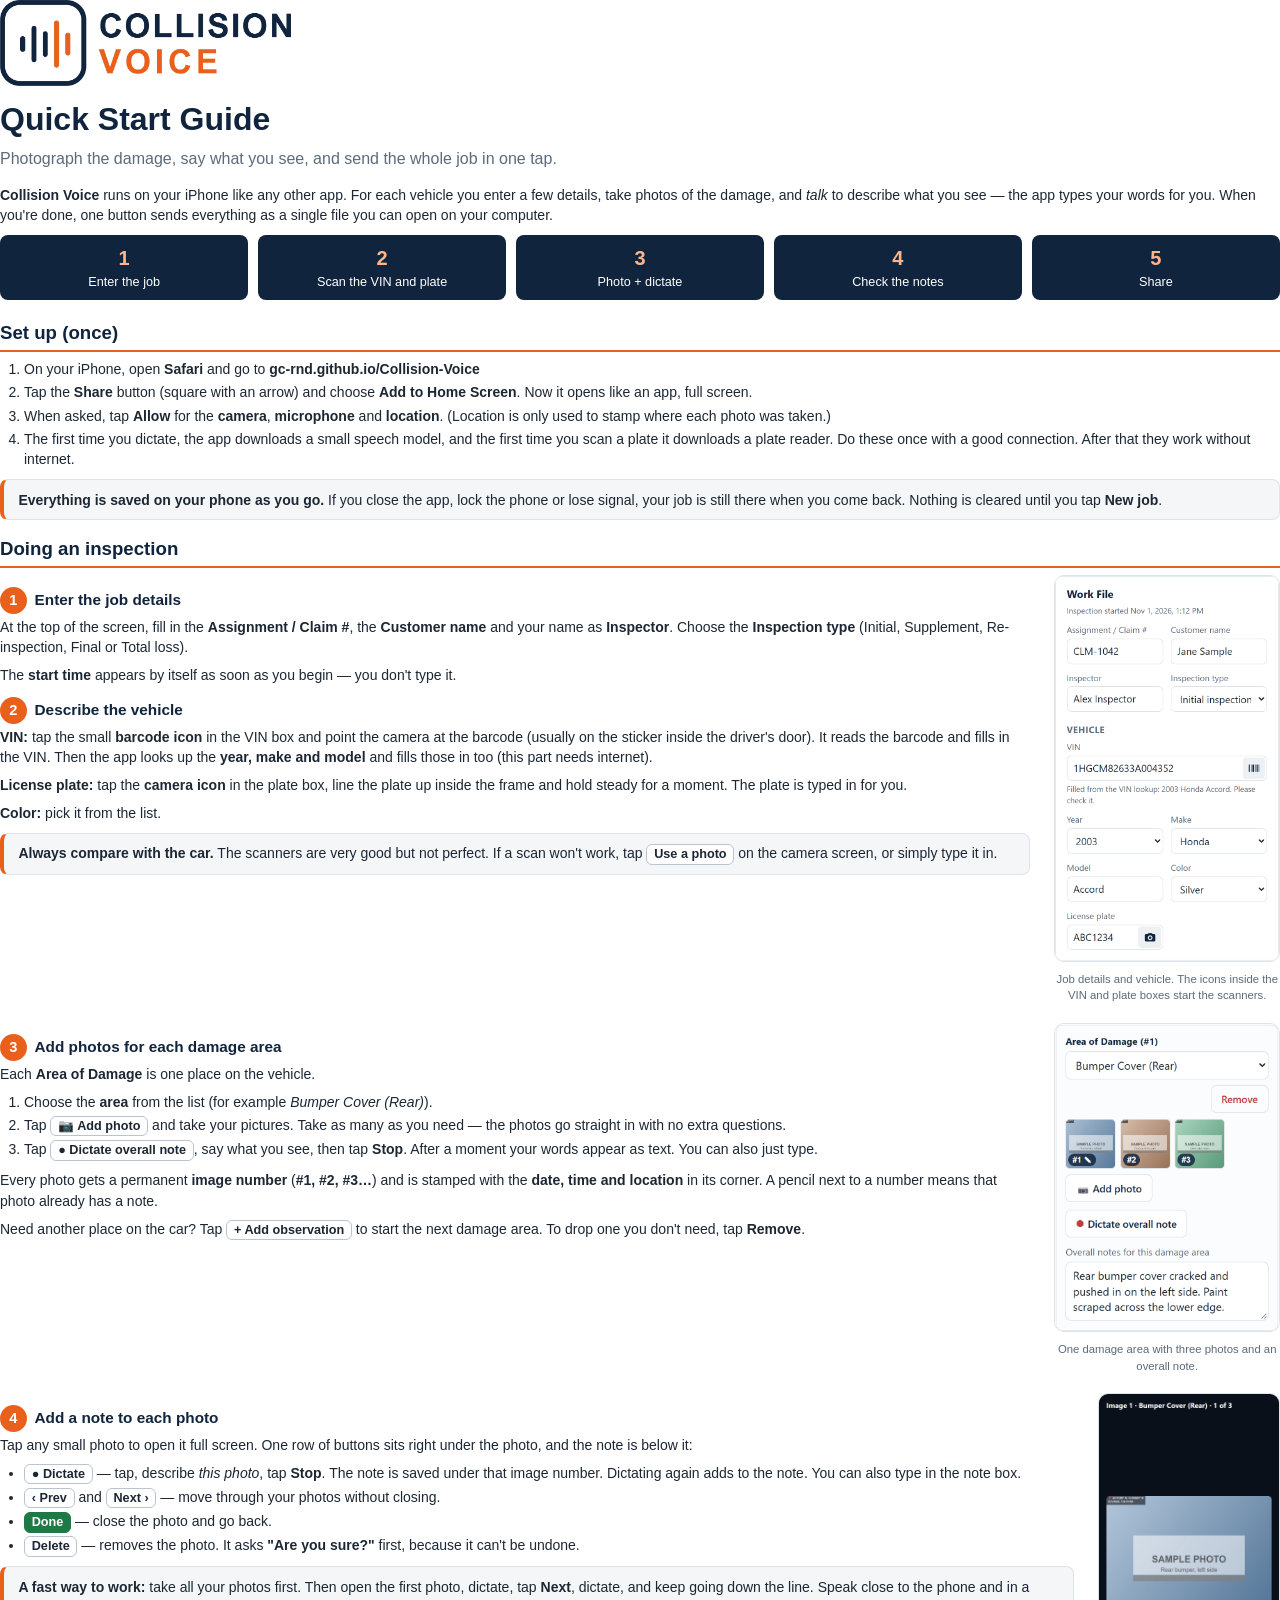
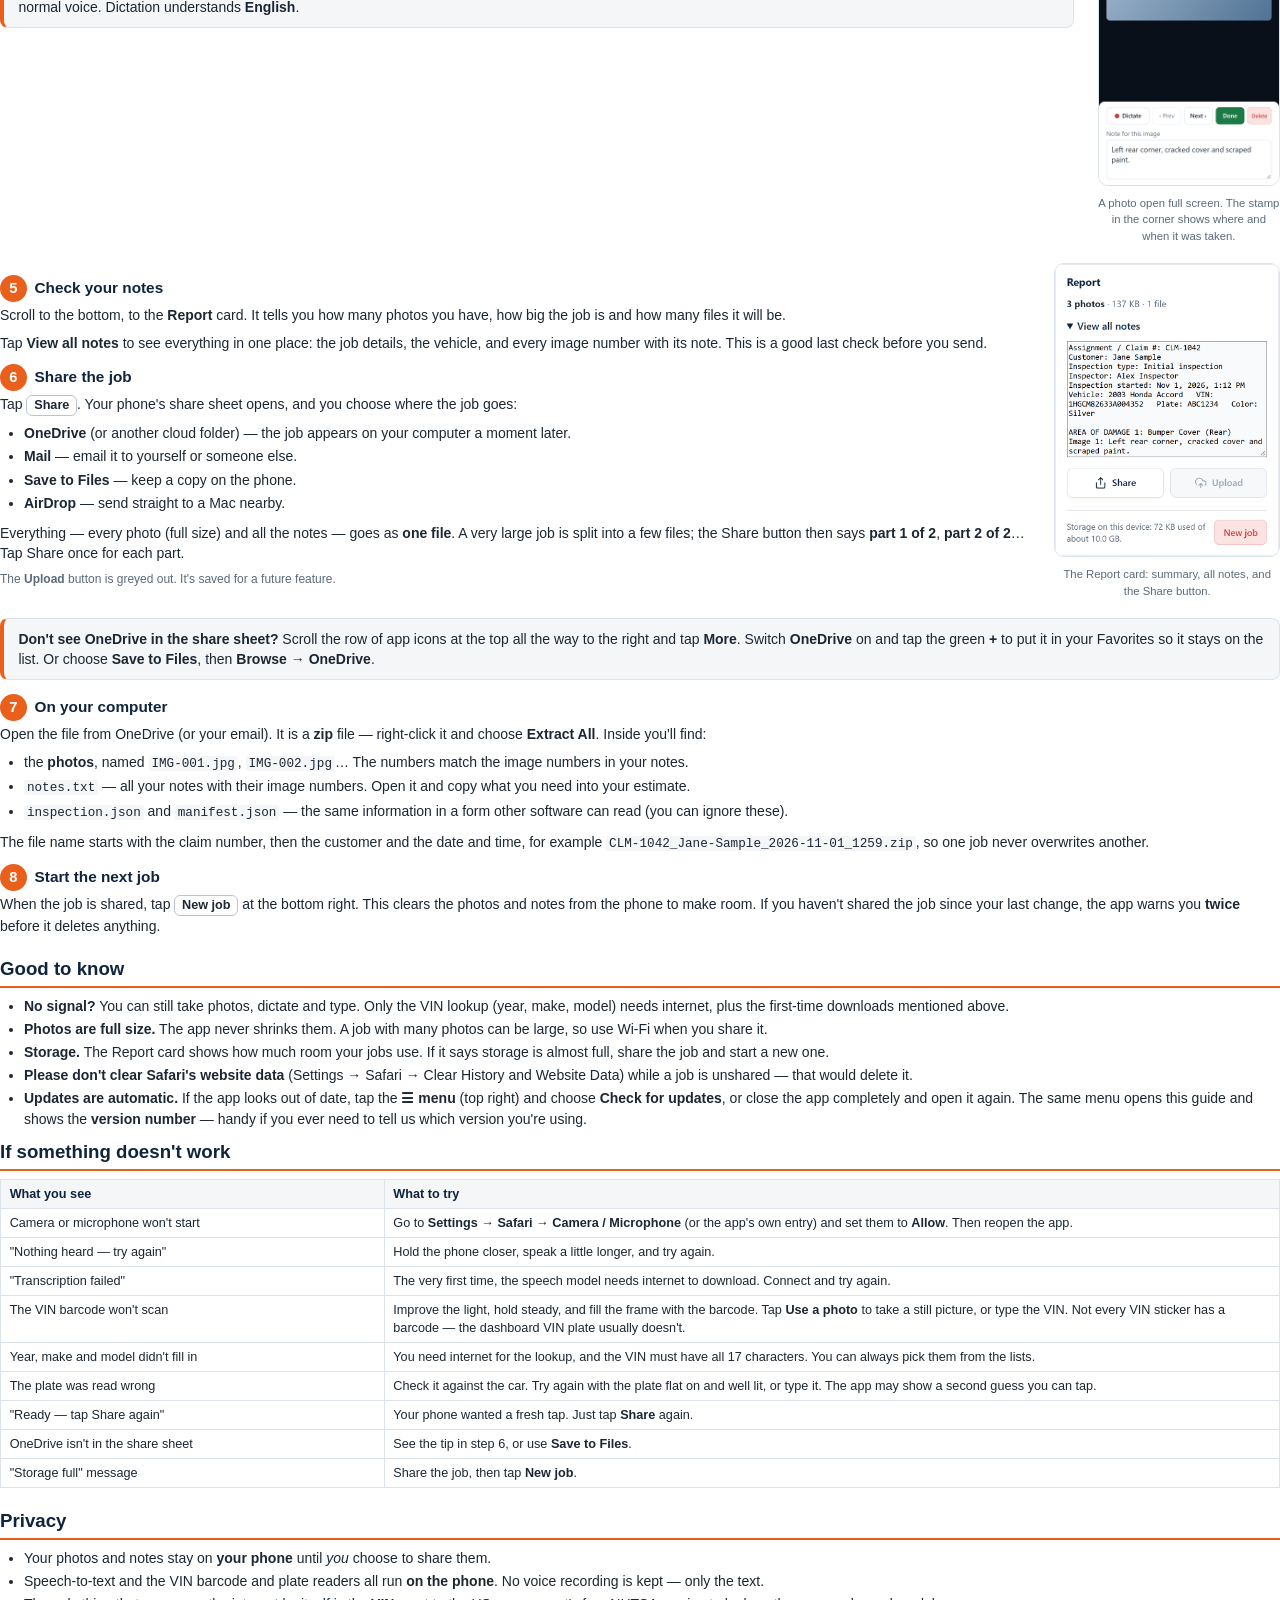
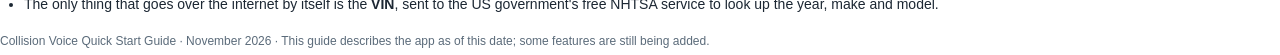
==== docs/user-guide.html @ 0803848a "Photo viewer redesign, remove Approved, menu with guide/version/update check, Quick Start Guide PDF " ====
<!doctype html>
<html lang="en">
<head>
<meta charset="UTF-8" />
<title>Collision Voice — Quick Start Guide</title>
<style>
  @page { size: Letter; margin: 0.6in 0.7in 0.7in; }
  :root { --navy: #10243e; --orange: #e8601c; --muted: #5b6b7a; --line: #dde3ea; --soft: #f4f6f8; }
  * { box-sizing: border-box; }
  body { font-family: "Segoe UI", -apple-system, Roboto, Arial, sans-serif; color: #1c2733; font-size: 10.5pt; line-height: 1.45; margin: 0; }
  h1 { font-size: 24pt; color: var(--navy); margin: 0.1in 0 0.05in; }
  h2 { font-size: 14pt; color: var(--navy); margin: 0 0 0.08in; padding-bottom: 0.04in; border-bottom: 2px solid var(--orange); break-after: avoid; }
  h3 { font-size: 11.5pt; color: var(--navy); margin: 0.12in 0 0.03in; break-after: avoid; }
  p { margin: 0 0 0.08in; }
  ul, ol { margin: 0.03in 0 0.1in; padding-left: 0.25in; }
  li { margin-bottom: 0.03in; }
  .cover { display: flex; align-items: center; gap: 0.25in; }
  .cover img { height: 0.9in; }
  .tagline { color: var(--muted); font-size: 12pt; margin: 0 0 0.15in; }
  .box { background: var(--soft); border: 1px solid var(--line); border-radius: 8px; padding: 0.1in 0.15in; margin: 0.1in 0 0.15in; }
  .box--tip { border-left: 4px solid var(--orange); }
  .box p:last-child, .box ul:last-child, .box ol:last-child { margin-bottom: 0; }
  .strip { display: flex; gap: 0.1in; margin: 0.1in 0 0.2in; }
  .strip div { flex: 1; background: var(--navy); color: #fff; border-radius: 8px; padding: 0.09in 0.1in; font-size: 9.5pt; text-align: center; }
  .strip b { display: block; font-size: 15pt; color: #ffb48a; }
  .step { display: flex; gap: 0.25in; align-items: flex-start; margin-bottom: 0.2in; break-inside: avoid; }
  .step__text { flex: 1; min-width: 0; }
  .step__img { width: 2.35in; flex: none; text-align: center; }
  .step__img--narrow { width: 1.9in; }
  .step__img img { width: 100%; border: 1px solid var(--line); border-radius: 10px; }
  .step__img figcaption { font-size: 8.5pt; color: var(--muted); margin-top: 0.04in; }
  figure { margin: 0; }
  .num { display: inline-block; width: 0.28in; height: 0.28in; line-height: 0.28in; text-align: center; border-radius: 50%; background: var(--orange); color: #fff; font-weight: 700; margin-right: 0.08in; font-size: 11pt; }
  .btn { display: inline-block; border: 1px solid #b8c4d0; border-radius: 6px; padding: 0 0.07in; background: #fff; font-weight: 600; font-size: 9.5pt; white-space: nowrap; }
  table { border-collapse: collapse; width: 100%; font-size: 9.5pt; }
  th, td { border: 1px solid var(--line); padding: 0.05in 0.09in; text-align: left; vertical-align: top; }
  th { background: var(--soft); color: var(--navy); }
  tr { break-inside: avoid; }
  .pagebreak { break-before: page; }
  .small { font-size: 9pt; color: var(--muted); }
  code { font-family: Consolas, monospace; font-size: 9.5pt; background: var(--soft); padding: 0 0.03in; border-radius: 3px; }
</style>
</head>
<body>

<div class="cover">
  <img src="../icons/Collision-Voice.png" alt="Collision Voice" />
</div>
<h1>Quick Start Guide</h1>
<p class="tagline">Photograph the damage, say what you see, and send the whole job in one tap.</p>

<p><b>Collision Voice</b> runs on your iPhone like any other app. For each vehicle you enter a few details, take photos of the damage, and <i>talk</i> to describe what you see — the app types your words for you. When you're done, one button sends everything as a single file you can open on your computer.</p>

<div class="strip">
  <div><b>1</b>Enter the job</div>
  <div><b>2</b>Scan the VIN and plate</div>
  <div><b>3</b>Photo + dictate</div>
  <div><b>4</b>Check the notes</div>
  <div><b>5</b>Share</div>
</div>

<h2>Set up (once)</h2>
<ol>
  <li>On your iPhone, open <b>Safari</b> and go to <b>gc-rnd.github.io/Collision-Voice</b></li>
  <li>Tap the <b>Share</b> button (square with an arrow) and choose <b>Add to Home Screen</b>. Now it opens like an app, full screen.</li>
  <li>When asked, tap <b>Allow</b> for the <b>camera</b>, <b>microphone</b> and <b>location</b>. (Location is only used to stamp where each photo was taken.)</li>
  <li>The first time you dictate, the app downloads a small speech model, and the first time you scan a plate it downloads a plate reader. Do these once with a good connection. After that they work without internet.</li>
</ol>
<div class="box box--tip"><p><b>Everything is saved on your phone as you go.</b> If you close the app, lock the phone or lose signal, your job is still there when you come back. Nothing is cleared until you tap <b>New job</b>.</p></div>

<h2 class="pagebreak">Doing an inspection</h2>

<div class="step">
  <div class="step__text">
    <h3><span class="num">1</span>Enter the job details</h3>
    <p>At the top of the screen, fill in the <b>Assignment / Claim #</b>, the <b>Customer name</b> and your name as <b>Inspector</b>. Choose the <b>Inspection type</b> (Initial, Supplement, Re-inspection, Final or Total loss).</p>
    <p>The <b>start time</b> appears by itself as soon as you begin — you don't type it.</p>

    <h3><span class="num">2</span>Describe the vehicle</h3>
    <p><b>VIN:</b> tap the small <b>barcode icon</b> in the VIN box and point the camera at the barcode (usually on the sticker inside the driver's door). It reads the barcode and fills in the VIN. Then the app looks up the <b>year, make and model</b> and fills those in too (this part needs internet).</p>
    <p><b>License plate:</b> tap the <b>camera icon</b> in the plate box, line the plate up inside the frame and hold steady for a moment. The plate is typed in for you.</p>
    <p><b>Color:</b> pick it from the list.</p>
    <div class="box box--tip"><p><b>Always compare with the car.</b> The scanners are very good but not perfect. If a scan won't work, tap <span class="btn">Use a photo</span> on the camera screen, or simply type it in.</p></div>
  </div>
  <figure class="step__img">
    <img src="guide-img/01-job-and-vehicle.png" alt="Job details and vehicle fields" />
    <figcaption>Job details and vehicle. The icons inside the VIN and plate boxes start the scanners.</figcaption>
  </figure>
</div>

<div class="step">
  <div class="step__text">
    <h3><span class="num">3</span>Add photos for each damage area</h3>
    <p>Each <b>Area of Damage</b> is one place on the vehicle.</p>
    <ol>
      <li>Choose the <b>area</b> from the list (for example <i>Bumper Cover (Rear)</i>).</li>
      <li>Tap <span class="btn">📷 Add photo</span> and take your pictures. Take as many as you need — the photos go straight in with no extra questions.</li>
      <li>Tap <span class="btn">● Dictate overall note</span>, say what you see, then tap <b>Stop</b>. After a moment your words appear as text. You can also just type.</li>
    </ol>
    <p>Every photo gets a permanent <b>image number</b> (<b>#1, #2, #3…</b>) and is stamped with the <b>date, time and location</b> in its corner. A pencil next to a number means that photo already has a note.</p>
    <p>Need another place on the car? Tap <span class="btn">+ Add observation</span> to start the next damage area. To drop one you don't need, tap <b>Remove</b>.</p>
  </div>
  <figure class="step__img">
    <img src="guide-img/02-observation.png" alt="A damage area with three photos" />
    <figcaption>One damage area with three photos and an overall note.</figcaption>
  </figure>
</div>

<div class="step">
  <div class="step__text">
    <h3><span class="num">4</span>Add a note to each photo</h3>
    <p>Tap any small photo to open it full screen. One row of buttons sits right under the photo, and the note is below it:</p>
    <ul>
      <li><span class="btn">● Dictate</span> — tap, describe <i>this photo</i>, tap <b>Stop</b>. The note is saved under that image number. Dictating again adds to the note. You can also type in the note box.</li>
      <li><span class="btn">‹ Prev</span> and <span class="btn">Next ›</span> — move through your photos without closing.</li>
      <li><span class="btn" style="background:#1d7a46;color:#fff;border-color:#1d7a46">Done</span> — close the photo and go back.</li>
      <li><span class="btn">Delete</span> — removes the photo. It asks <b>"Are you sure?"</b> first, because it can't be undone.</li>
    </ul>
    <div class="box box--tip"><p><b>A fast way to work:</b> take all your photos first. Then open the first photo, dictate, tap <b>Next</b>, dictate, and keep going down the line. Speak close to the phone and in a normal voice. Dictation understands <b>English</b>.</p></div>
  </div>
  <figure class="step__img step__img--narrow">
    <img src="guide-img/03-photo-viewer.png" alt="A photo open full screen with its note" />
    <figcaption>A photo open full screen. The stamp in the corner shows where and when it was taken.</figcaption>
  </figure>
</div>

<div class="step">
  <div class="step__text">
    <h3><span class="num">5</span>Check your notes</h3>
    <p>Scroll to the bottom, to the <b>Report</b> card. It tells you how many photos you have, how big the job is and how many files it will be.</p>
    <p>Tap <b>View all notes</b> to see everything in one place: the job details, the vehicle, and every image number with its note. This is a good last check before you send.</p>

    <h3><span class="num">6</span>Share the job</h3>
    <p>Tap <span class="btn">Share</span>. Your phone's share sheet opens, and you choose where the job goes:</p>
    <ul>
      <li><b>OneDrive</b> (or another cloud folder) — the job appears on your computer a moment later.</li>
      <li><b>Mail</b> — email it to yourself or someone else.</li>
      <li><b>Save to Files</b> — keep a copy on the phone.</li>
      <li><b>AirDrop</b> — send straight to a Mac nearby.</li>
    </ul>
    <p>Everything — every photo (full size) and all the notes — goes as <b>one file</b>. A very large job is split into a few files; the Share button then says <b>part 1 of 2</b>, <b>part 2 of 2</b>… Tap Share once for each part.</p>
    <p class="small">The <b>Upload</b> button is greyed out. It's saved for a future feature.</p>
  </div>
  <figure class="step__img">
    <img src="guide-img/05-report-notes.png" alt="The Report card with all notes shown" />
    <figcaption>The Report card: summary, all notes, and the Share button.</figcaption>
  </figure>
</div>

<div class="box box--tip">
  <p><b>Don't see OneDrive in the share sheet?</b> Scroll the row of app icons at the top all the way to the right and tap <b>More</b>. Switch <b>OneDrive</b> on and tap the green <b>+</b> to put it in your Favorites so it stays on the list. Or choose <b>Save to Files</b>, then <b>Browse → OneDrive</b>.</p>
</div>

<h3><span class="num">7</span>On your computer</h3>
<p>Open the file from OneDrive (or your email). It is a <b>zip</b> file — right-click it and choose <b>Extract All</b>. Inside you'll find:</p>
<ul>
  <li>the <b>photos</b>, named <code>IMG-001.jpg</code>, <code>IMG-002.jpg</code>… The numbers match the image numbers in your notes.</li>
  <li><code>notes.txt</code> — all your notes with their image numbers. Open it and copy what you need into your estimate.</li>
  <li><code>inspection.json</code> and <code>manifest.json</code> — the same information in a form other software can read (you can ignore these).</li>
</ul>
<p>The file name starts with the claim number, then the customer and the date and time, for example <code>CLM-1042_Jane-Sample_2026-11-01_1259.zip</code>, so one job never overwrites another.</p>

<h3><span class="num">8</span>Start the next job</h3>
<p>When the job is shared, tap <span class="btn">New job</span> at the bottom right. This clears the photos and notes from the phone to make room. If you haven't shared the job since your last change, the app warns you <b>twice</b> before it deletes anything.</p>

<h2 style="margin-top:0.2in">Good to know</h2>
<ul>
  <li><b>No signal?</b> You can still take photos, dictate and type. Only the VIN lookup (year, make, model) needs internet, plus the first-time downloads mentioned above.</li>
  <li><b>Photos are full size.</b> The app never shrinks them. A job with many photos can be large, so use Wi-Fi when you share it.</li>
  <li><b>Storage.</b> The Report card shows how much room your jobs use. If it says storage is almost full, share the job and start a new one.</li>
  <li><b>Please don't clear Safari's website data</b> (Settings → Safari → Clear History and Website Data) while a job is unshared — that would delete it.</li>
  <li><b>Updates are automatic.</b> If the app looks out of date, tap the <b>☰ menu</b> (top right) and choose <b>Check for updates</b>, or close the app completely and open it again. The same menu opens this guide and shows the <b>version number</b> — handy if you ever need to tell us which version you're using.</li>
</ul>

<h2>If something doesn't work</h2>
<table>
  <tr><th style="width:30%">What you see</th><th>What to try</th></tr>
  <tr><td>Camera or microphone won't start</td><td>Go to <b>Settings → Safari → Camera / Microphone</b> (or the app's own entry) and set them to <b>Allow</b>. Then reopen the app.</td></tr>
  <tr><td>"Nothing heard — try again"</td><td>Hold the phone closer, speak a little longer, and try again.</td></tr>
  <tr><td>"Transcription failed"</td><td>The very first time, the speech model needs internet to download. Connect and try again.</td></tr>
  <tr><td>The VIN barcode won't scan</td><td>Improve the light, hold steady, and fill the frame with the barcode. Tap <b>Use a photo</b> to take a still picture, or type the VIN. Not every VIN sticker has a barcode — the dashboard VIN plate usually doesn't.</td></tr>
  <tr><td>Year, make and model didn't fill in</td><td>You need internet for the lookup, and the VIN must have all 17 characters. You can always pick them from the lists.</td></tr>
  <tr><td>The plate was read wrong</td><td>Check it against the car. Try again with the plate flat on and well lit, or type it. The app may show a second guess you can tap.</td></tr>
  <tr><td>"Ready — tap Share again"</td><td>Your phone wanted a fresh tap. Just tap <b>Share</b> again.</td></tr>
  <tr><td>OneDrive isn't in the share sheet</td><td>See the tip in step 6, or use <b>Save to Files</b>.</td></tr>
  <tr><td>"Storage full" message</td><td>Share the job, then tap <b>New job</b>.</td></tr>
</table>

<h2 style="margin-top:0.2in">Privacy</h2>
<ul>
  <li>Your photos and notes stay on <b>your phone</b> until <i>you</i> choose to share them.</li>
  <li>Speech-to-text and the VIN barcode and plate readers all run <b>on the phone</b>. No voice recording is kept — only the text.</li>
  <li>The only thing that goes over the internet by itself is the <b>VIN</b>, sent to the US government's free NHTSA service to look up the year, make and model.</li>
</ul>

<p class="small" style="margin-top:0.2in">Collision Voice Quick Start Guide · November 2026 · This guide describes the app as of this date; some features are still being added.</p>

</body>
</html>
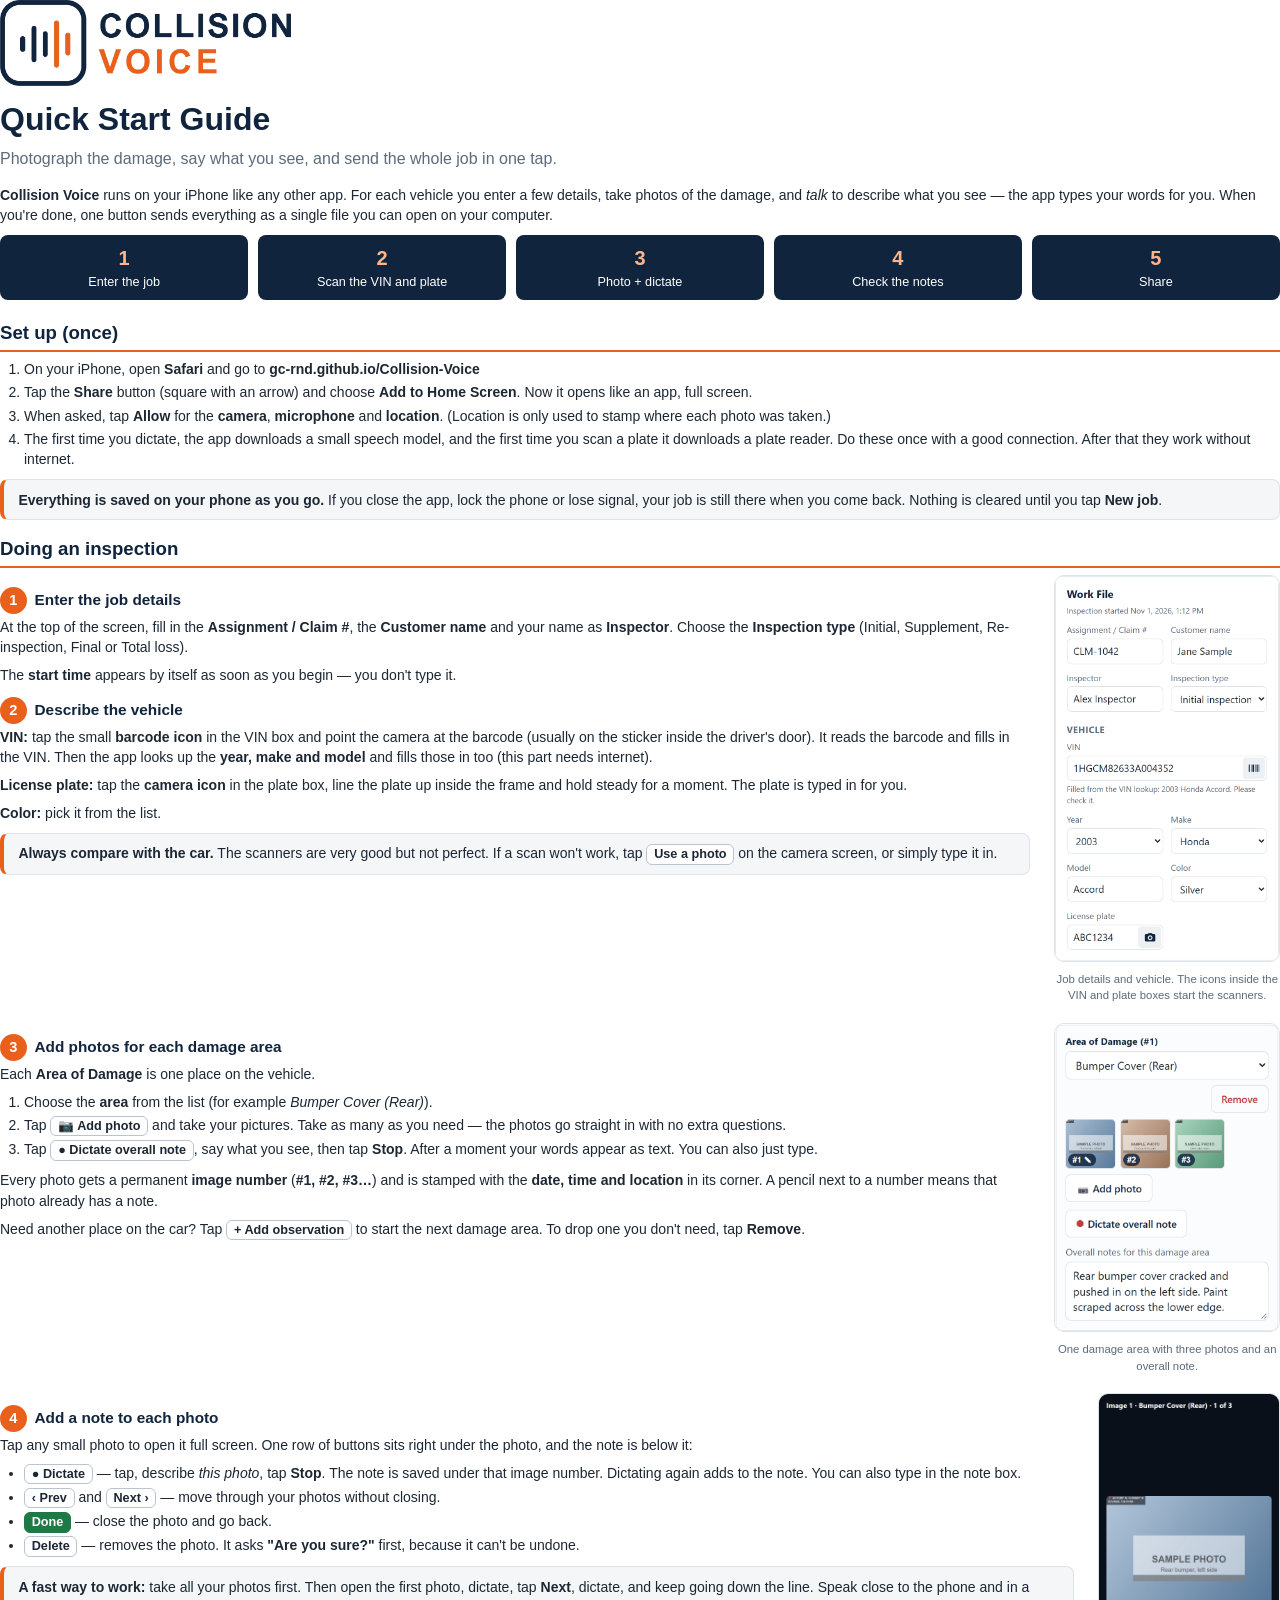
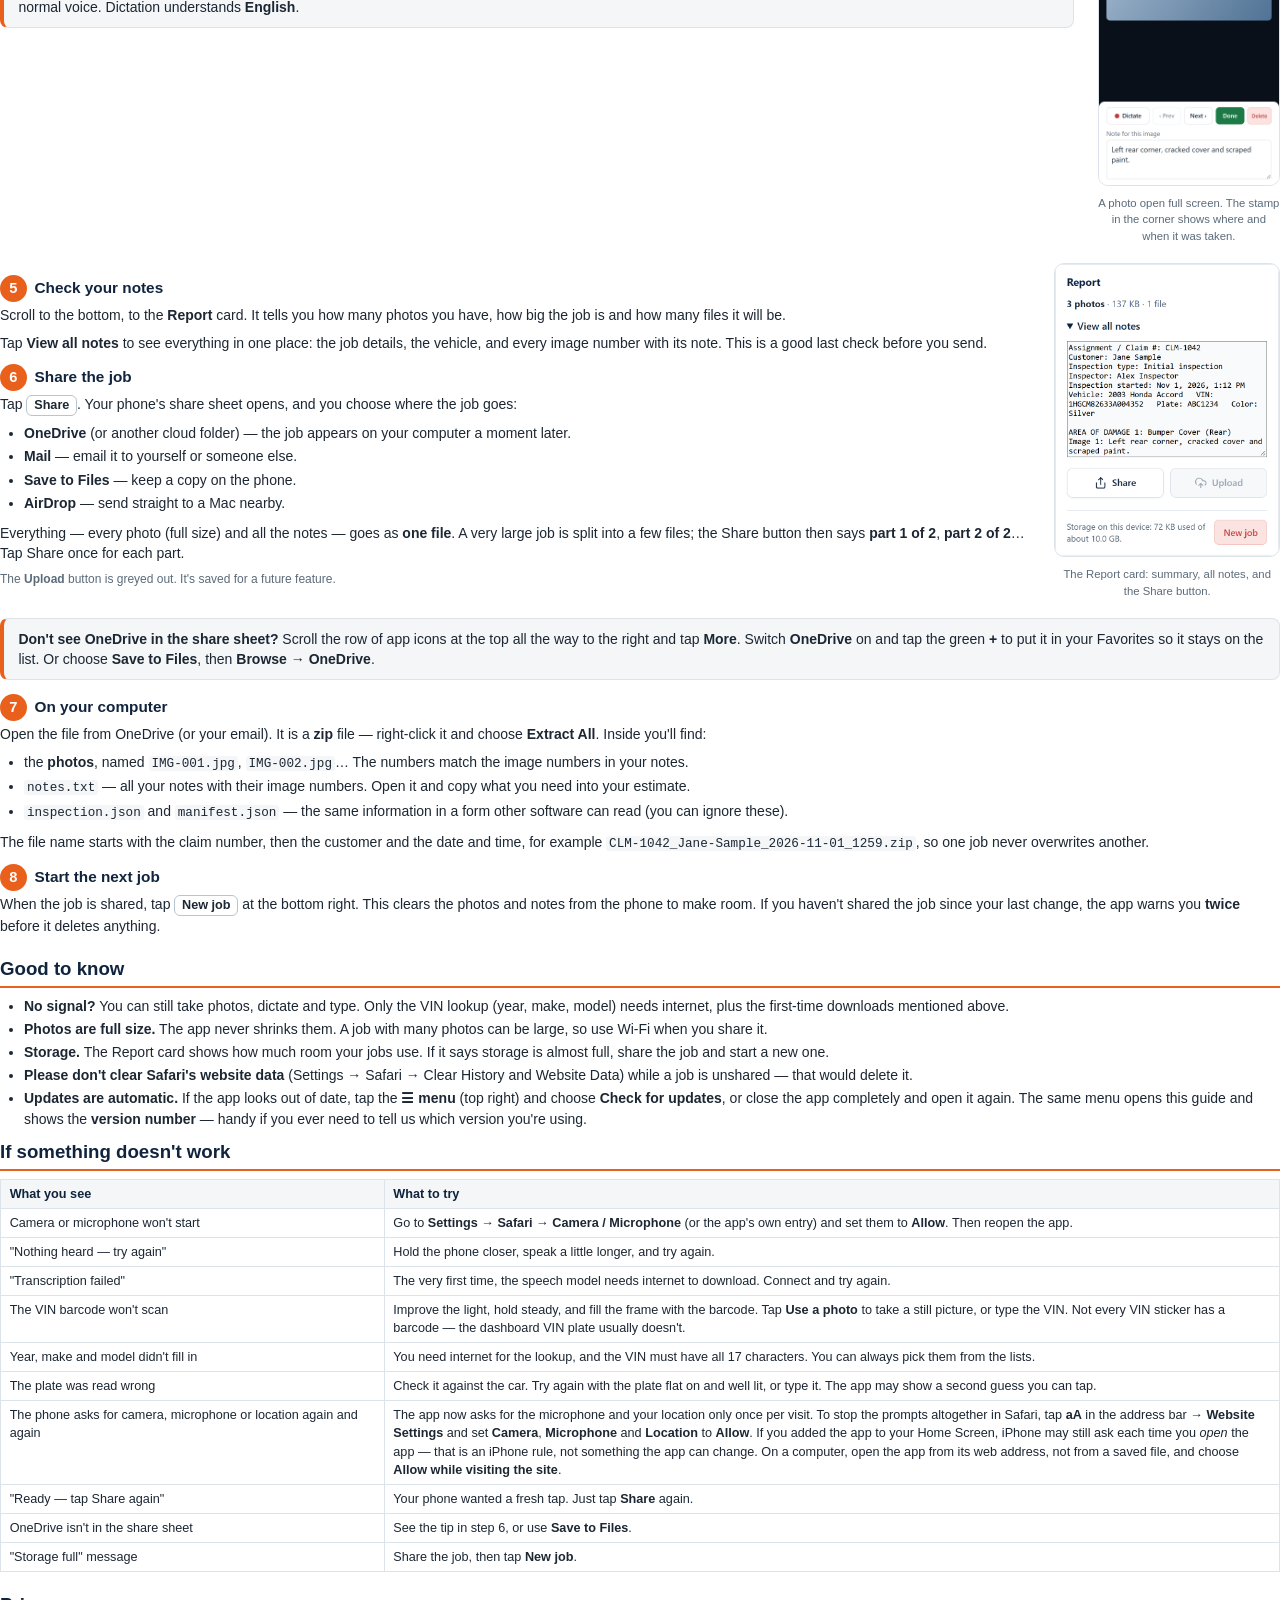
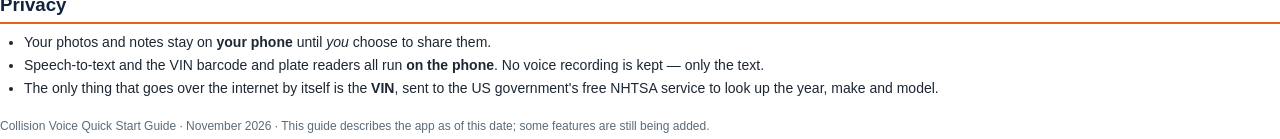
==== commit 9bb4e832: "Ask for microphone and location once, not on every tap; guide update Co-authored-by: Copilot <223556" ====
--- a/docs/user-guide.html
+++ b/docs/user-guide.html
@@ -181,6 +181,7 @@
   <tr><td>The VIN barcode won't scan</td><td>Improve the light, hold steady, and fill the frame with the barcode. Tap <b>Use a photo</b> to take a still picture, or type the VIN. Not every VIN sticker has a barcode — the dashboard VIN plate usually doesn't.</td></tr>
   <tr><td>Year, make and model didn't fill in</td><td>You need internet for the lookup, and the VIN must have all 17 characters. You can always pick them from the lists.</td></tr>
   <tr><td>The plate was read wrong</td><td>Check it against the car. Try again with the plate flat on and well lit, or type it. The app may show a second guess you can tap.</td></tr>
+  <tr><td>The phone asks for camera, microphone or location again and again</td><td>The app now asks for the microphone and your location only once per visit. To stop the prompts altogether in Safari, tap <b>aA</b> in the address bar → <b>Website Settings</b> and set <b>Camera</b>, <b>Microphone</b> and <b>Location</b> to <b>Allow</b>. If you added the app to your Home Screen, iPhone may still ask each time you <i>open</i> the app — that is an iPhone rule, not something the app can change. On a computer, open the app from its web address, not from a saved file, and choose <b>Allow while visiting the site</b>.</td></tr>
   <tr><td>"Ready — tap Share again"</td><td>Your phone wanted a fresh tap. Just tap <b>Share</b> again.</td></tr>
   <tr><td>OneDrive isn't in the share sheet</td><td>See the tip in step 6, or use <b>Save to Files</b>.</td></tr>
   <tr><td>"Storage full" message</td><td>Share the job, then tap <b>New job</b>.</td></tr>
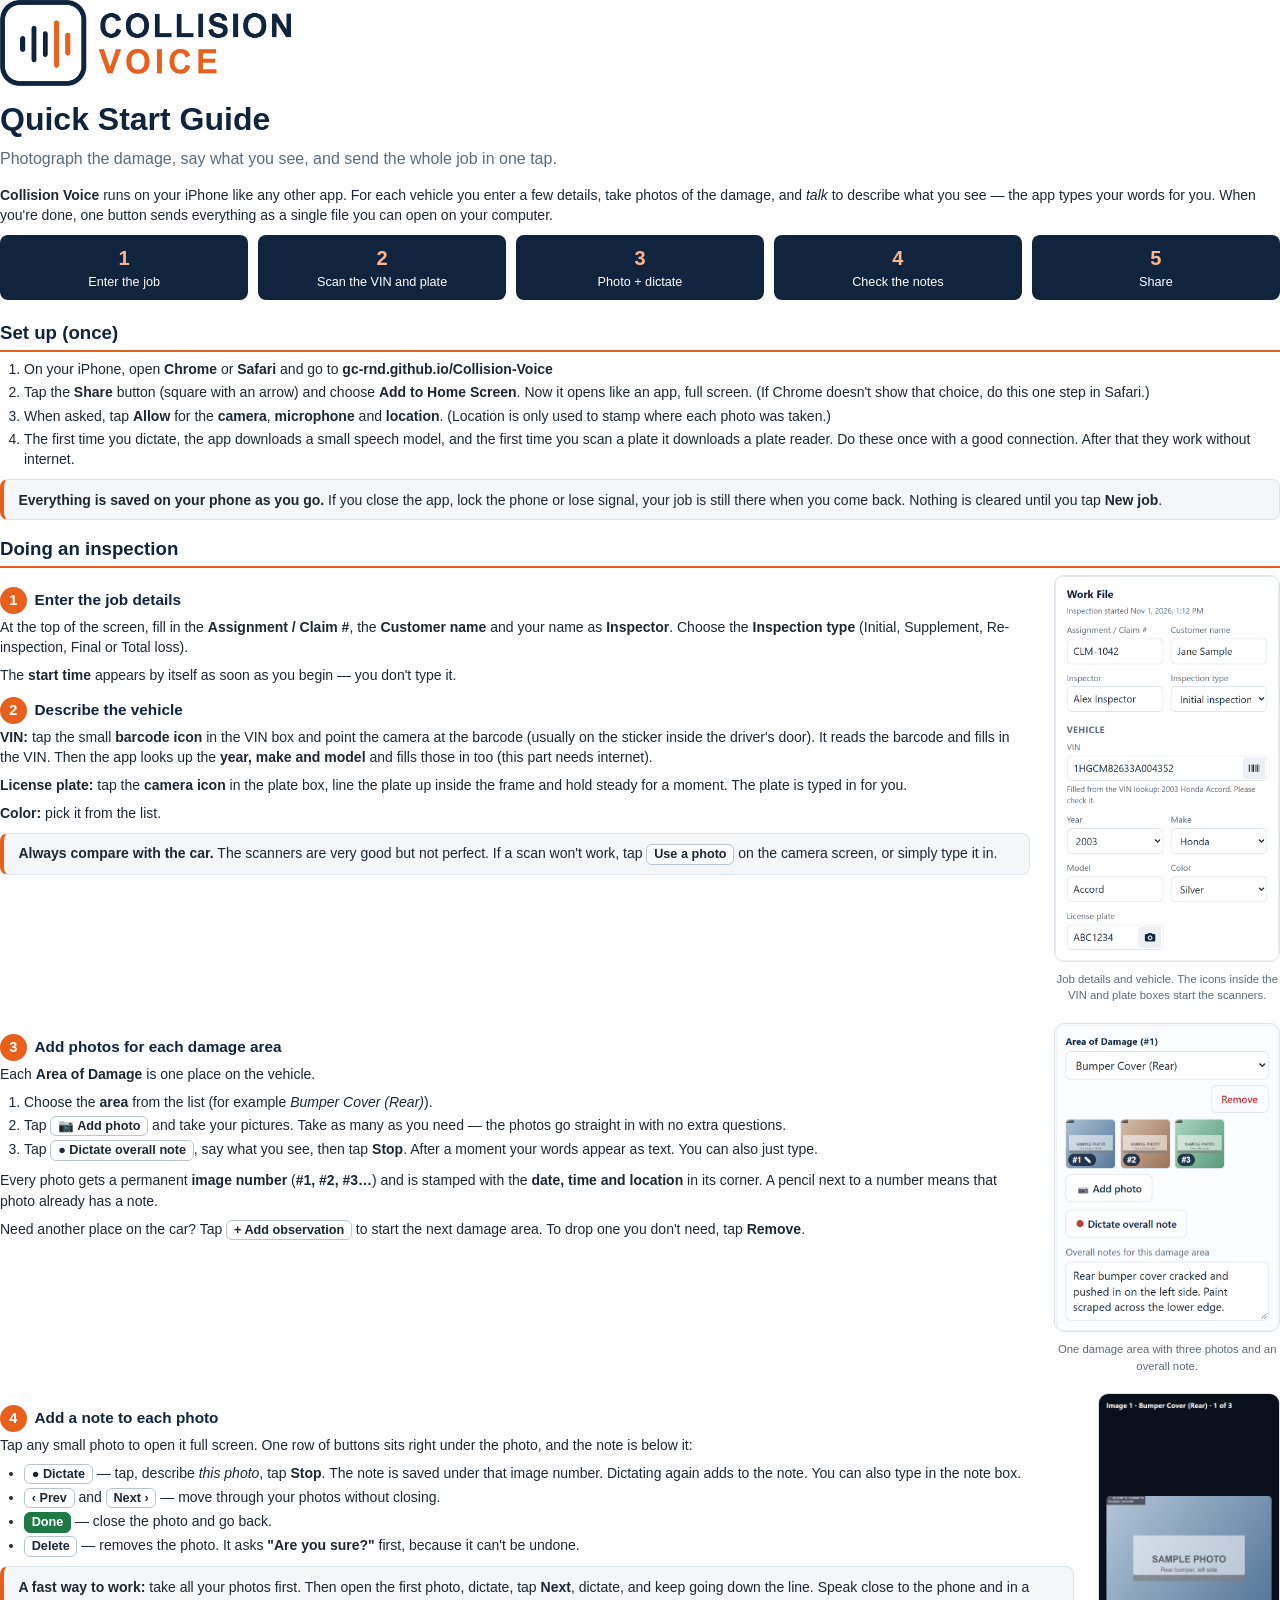
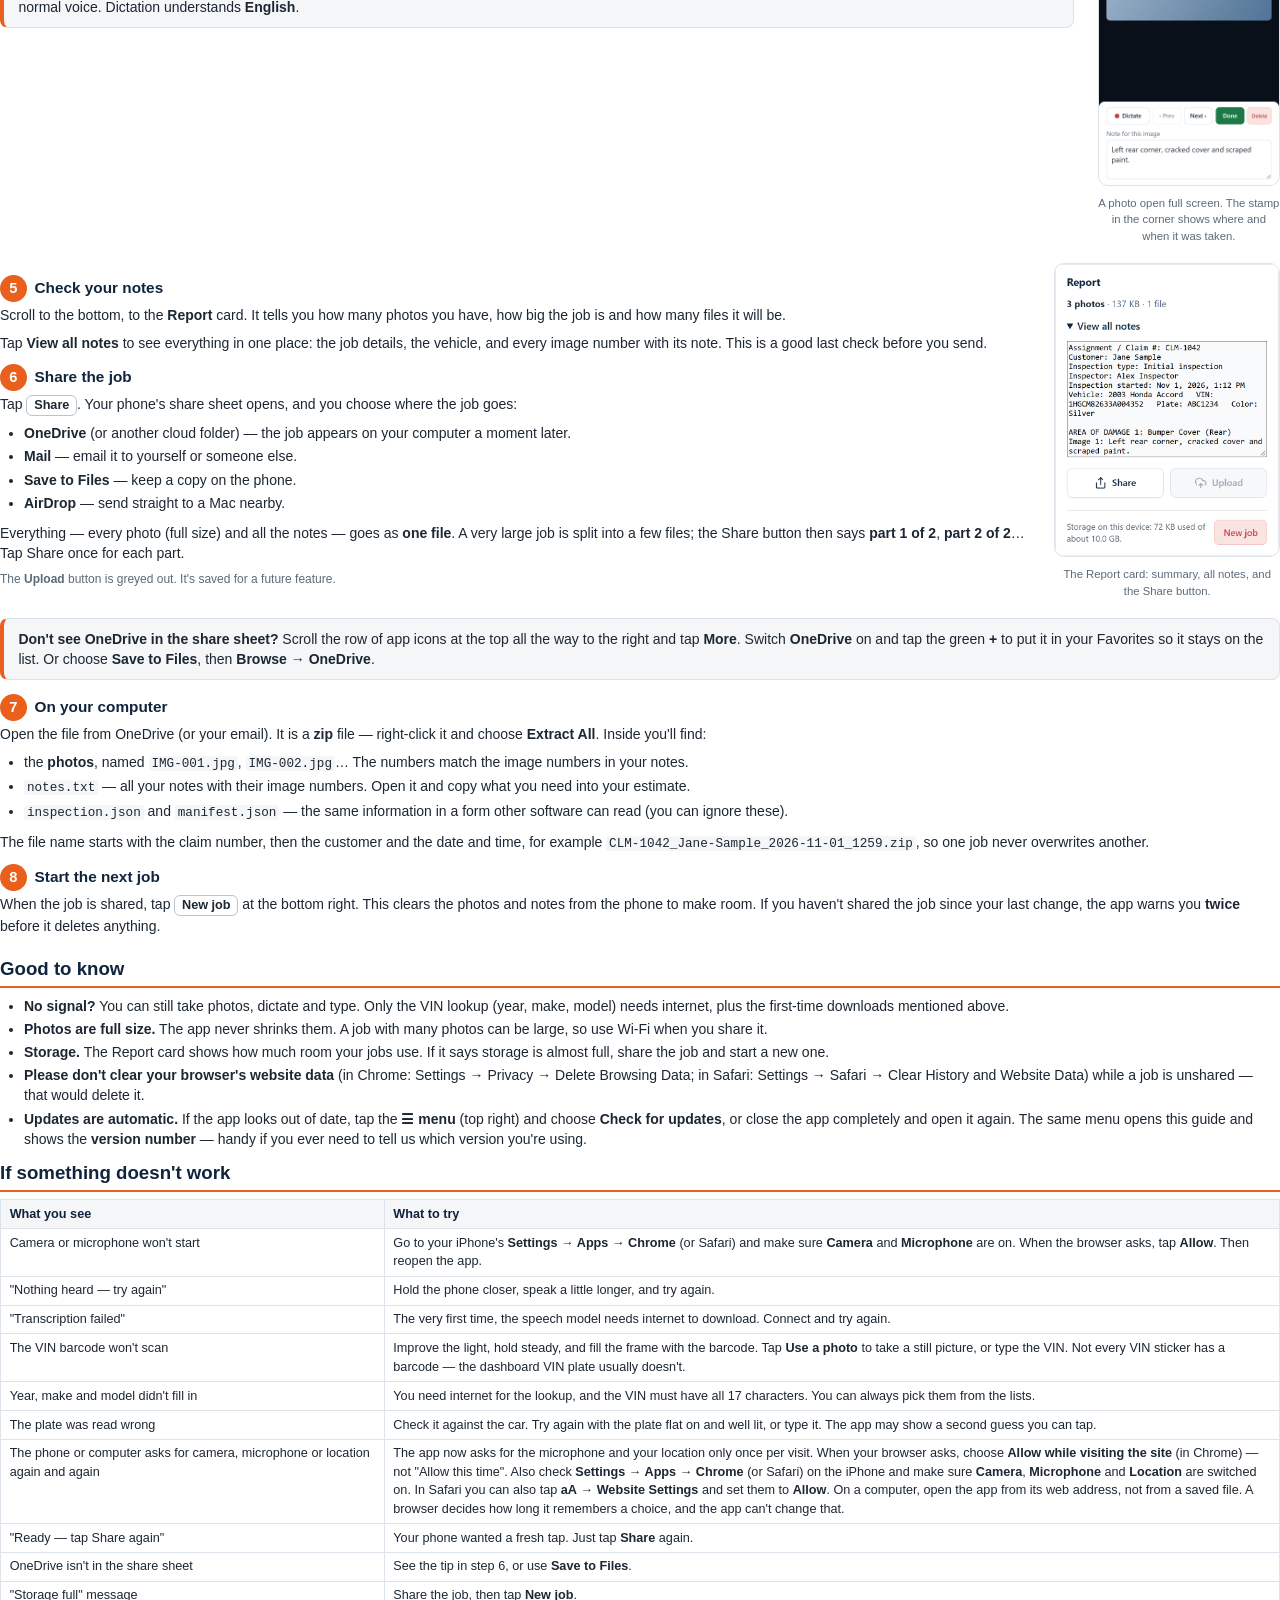
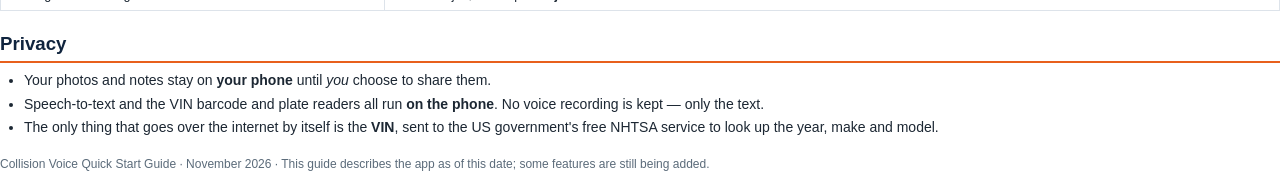
==== commit fb33d884: "Guide: Chrome and permission wording Co-authored-by: Copilot <223556219+Copilot@users.noreply.github" ====
--- a/docs/user-guide.html
+++ b/docs/user-guide.html
@@ -61,8 +61,8 @@
 
 <h2>Set up (once)</h2>
 <ol>
-  <li>On your iPhone, open <b>Safari</b> and go to <b>gc-rnd.github.io/Collision-Voice</b></li>
-  <li>Tap the <b>Share</b> button (square with an arrow) and choose <b>Add to Home Screen</b>. Now it opens like an app, full screen.</li>
+  <li>On your iPhone, open <b>Chrome</b> or <b>Safari</b> and go to <b>gc-rnd.github.io/Collision-Voice</b></li>
+  <li>Tap the <b>Share</b> button (square with an arrow) and choose <b>Add to Home Screen</b>. Now it opens like an app, full screen. (If Chrome doesn't show that choice, do this one step in Safari.)</li>
   <li>When asked, tap <b>Allow</b> for the <b>camera</b>, <b>microphone</b> and <b>location</b>. (Location is only used to stamp where each photo was taken.)</li>
   <li>The first time you dictate, the app downloads a small speech model, and the first time you scan a plate it downloads a plate reader. Do these once with a good connection. After that they work without internet.</li>
 </ol>
@@ -168,20 +168,20 @@
   <li><b>No signal?</b> You can still take photos, dictate and type. Only the VIN lookup (year, make, model) needs internet, plus the first-time downloads mentioned above.</li>
   <li><b>Photos are full size.</b> The app never shrinks them. A job with many photos can be large, so use Wi-Fi when you share it.</li>
   <li><b>Storage.</b> The Report card shows how much room your jobs use. If it says storage is almost full, share the job and start a new one.</li>
-  <li><b>Please don't clear Safari's website data</b> (Settings → Safari → Clear History and Website Data) while a job is unshared — that would delete it.</li>
+  <li><b>Please don't clear your browser's website data</b> (in Chrome: Settings → Privacy → Delete Browsing Data; in Safari: Settings → Safari → Clear History and Website Data) while a job is unshared — that would delete it.</li>
   <li><b>Updates are automatic.</b> If the app looks out of date, tap the <b>☰ menu</b> (top right) and choose <b>Check for updates</b>, or close the app completely and open it again. The same menu opens this guide and shows the <b>version number</b> — handy if you ever need to tell us which version you're using.</li>
 </ul>
 
 <h2>If something doesn't work</h2>
 <table>
   <tr><th style="width:30%">What you see</th><th>What to try</th></tr>
-  <tr><td>Camera or microphone won't start</td><td>Go to <b>Settings → Safari → Camera / Microphone</b> (or the app's own entry) and set them to <b>Allow</b>. Then reopen the app.</td></tr>
+  <tr><td>Camera or microphone won't start</td><td>Go to your iPhone's <b>Settings → Apps → Chrome</b> (or Safari) and make sure <b>Camera</b> and <b>Microphone</b> are on. When the browser asks, tap <b>Allow</b>. Then reopen the app.</td></tr>
   <tr><td>"Nothing heard — try again"</td><td>Hold the phone closer, speak a little longer, and try again.</td></tr>
   <tr><td>"Transcription failed"</td><td>The very first time, the speech model needs internet to download. Connect and try again.</td></tr>
   <tr><td>The VIN barcode won't scan</td><td>Improve the light, hold steady, and fill the frame with the barcode. Tap <b>Use a photo</b> to take a still picture, or type the VIN. Not every VIN sticker has a barcode — the dashboard VIN plate usually doesn't.</td></tr>
   <tr><td>Year, make and model didn't fill in</td><td>You need internet for the lookup, and the VIN must have all 17 characters. You can always pick them from the lists.</td></tr>
   <tr><td>The plate was read wrong</td><td>Check it against the car. Try again with the plate flat on and well lit, or type it. The app may show a second guess you can tap.</td></tr>
-  <tr><td>The phone asks for camera, microphone or location again and again</td><td>The app now asks for the microphone and your location only once per visit. To stop the prompts altogether in Safari, tap <b>aA</b> in the address bar → <b>Website Settings</b> and set <b>Camera</b>, <b>Microphone</b> and <b>Location</b> to <b>Allow</b>. If you added the app to your Home Screen, iPhone may still ask each time you <i>open</i> the app — that is an iPhone rule, not something the app can change. On a computer, open the app from its web address, not from a saved file, and choose <b>Allow while visiting the site</b>.</td></tr>
+  <tr><td>The phone or computer asks for camera, microphone or location again and again</td><td>The app now asks for the microphone and your location only once per visit. When your browser asks, choose <b>Allow while visiting the site</b> (in Chrome) — not "Allow this time". Also check <b>Settings → Apps → Chrome</b> (or Safari) on the iPhone and make sure <b>Camera</b>, <b>Microphone</b> and <b>Location</b> are switched on. In Safari you can also tap <b>aA</b> → <b>Website Settings</b> and set them to <b>Allow</b>. On a computer, open the app from its web address, not from a saved file. A browser decides how long it remembers a choice, and the app can't change that.</td></tr>
   <tr><td>"Ready — tap Share again"</td><td>Your phone wanted a fresh tap. Just tap <b>Share</b> again.</td></tr>
   <tr><td>OneDrive isn't in the share sheet</td><td>See the tip in step 6, or use <b>Save to Files</b>.</td></tr>
   <tr><td>"Storage full" message</td><td>Share the job, then tap <b>New job</b>.</td></tr>
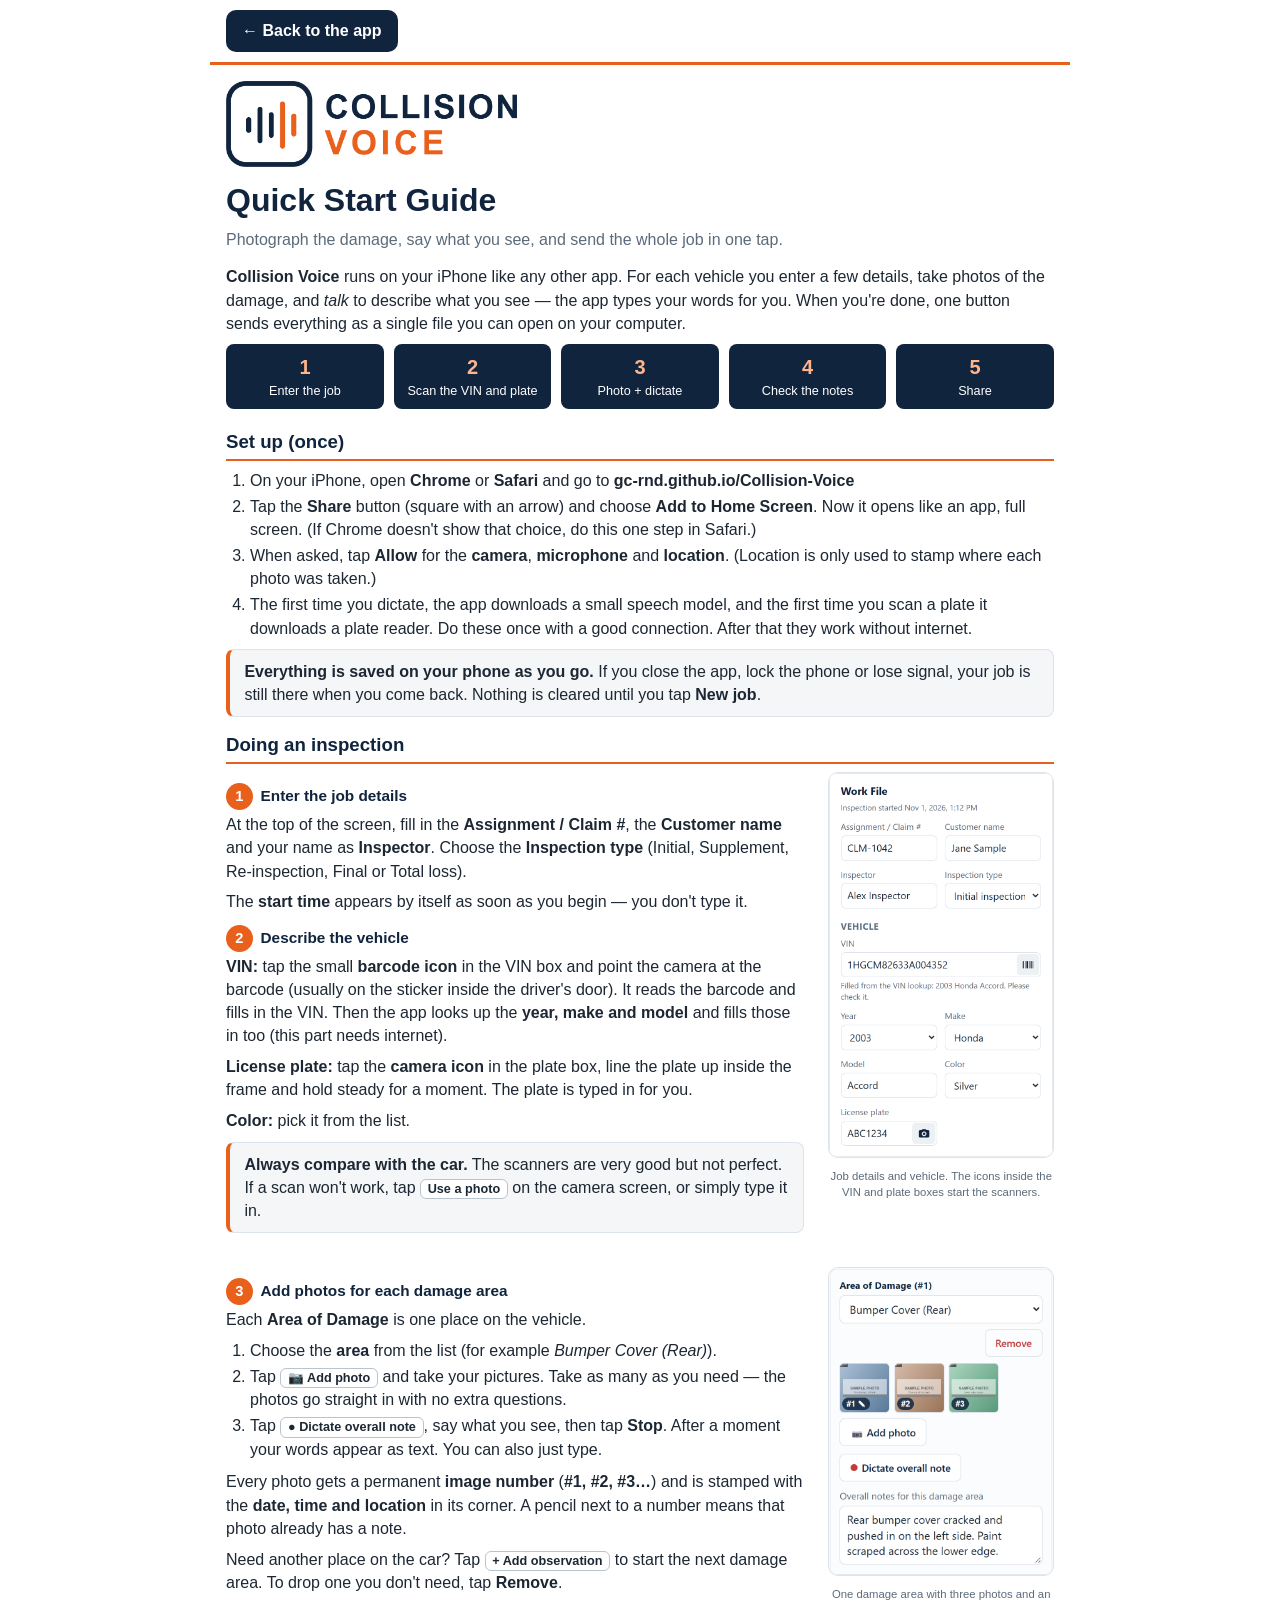
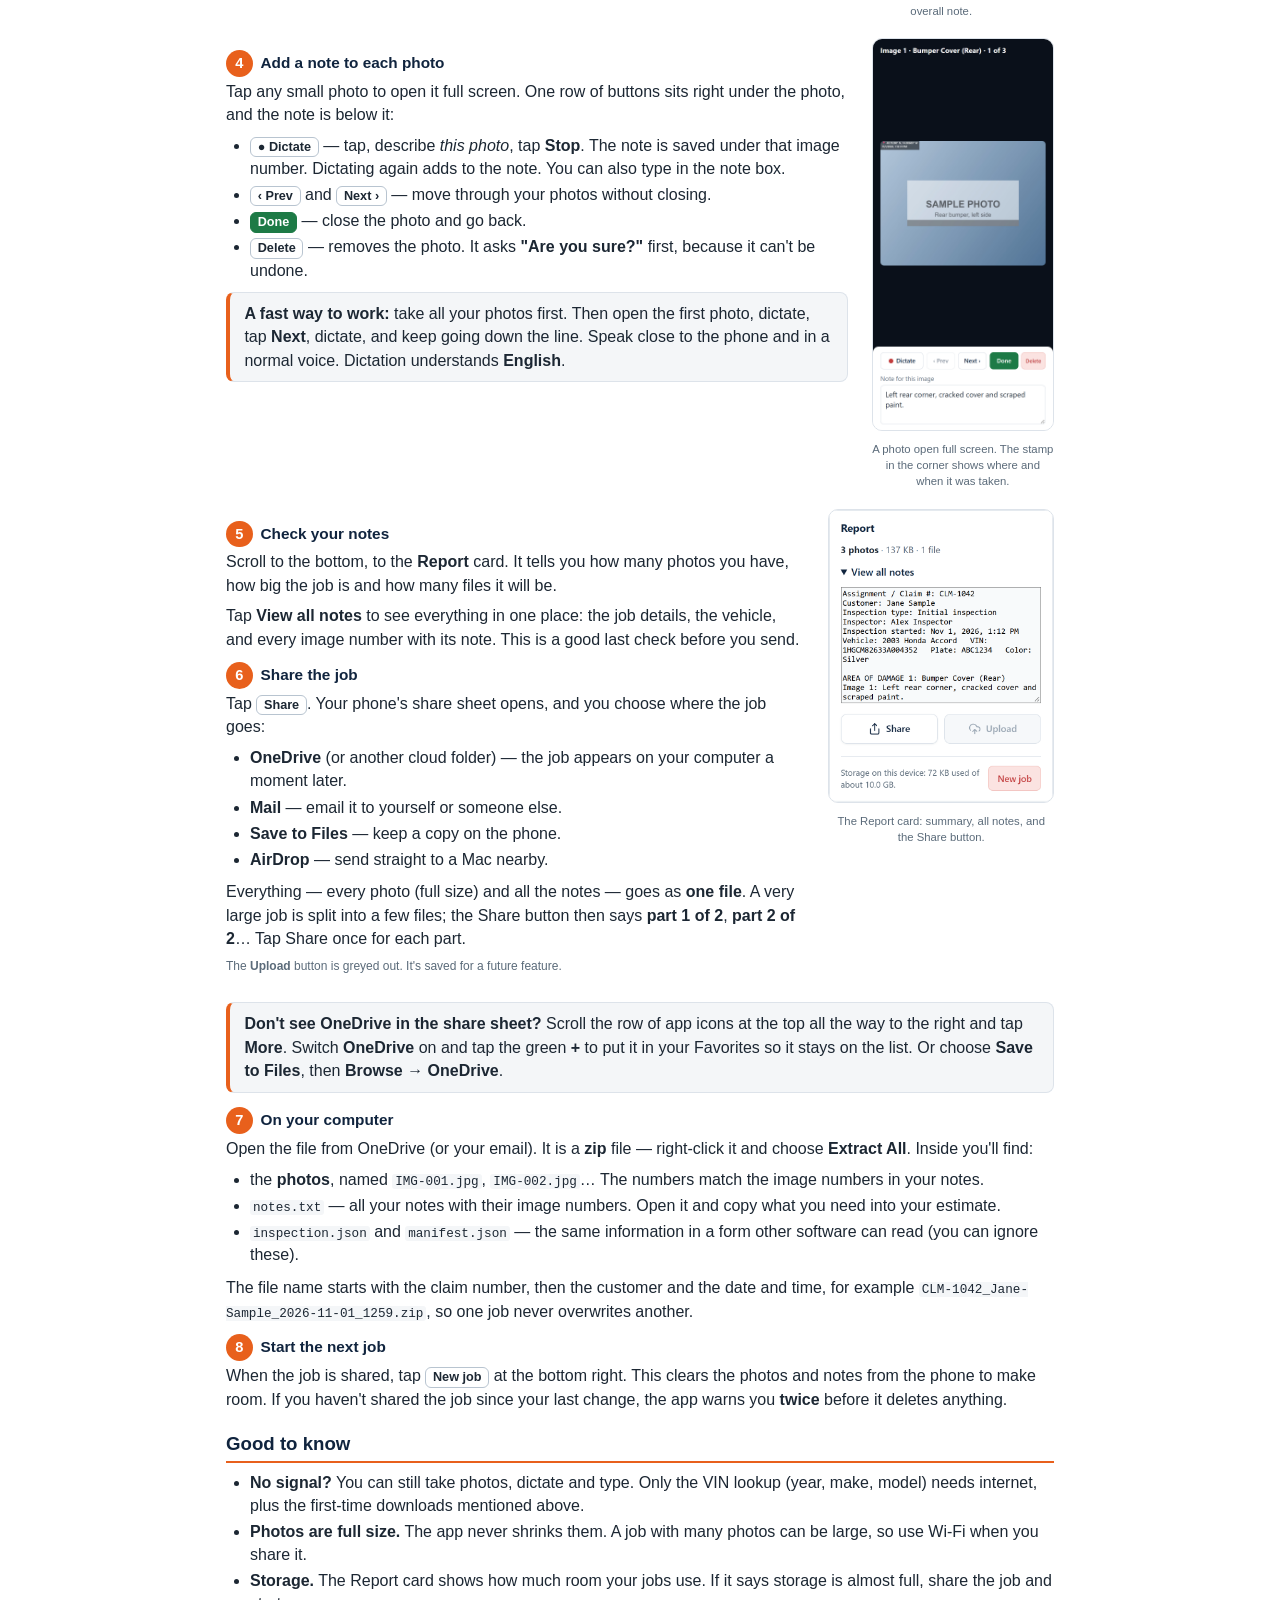
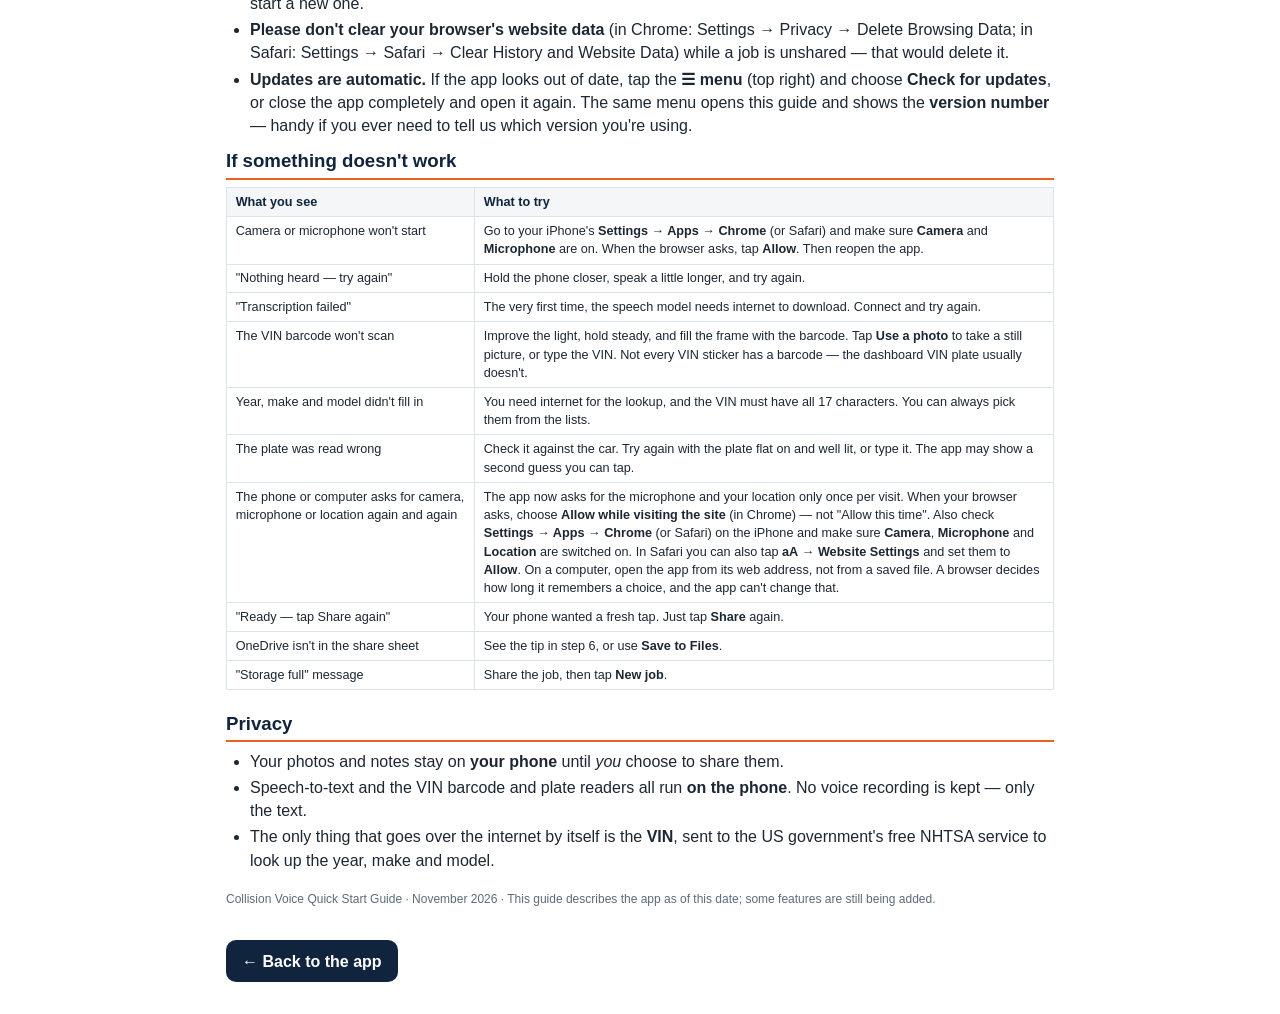
==== commit d113bb61: "Open the guide inside the app with a Back button (no dead end in the installed app) Co-authored-by: " ====
--- a/docs/user-guide.html
+++ b/docs/user-guide.html
@@ -2,6 +2,7 @@
 <html lang="en">
 <head>
 <meta charset="UTF-8" />
+<meta name="viewport" content="width=device-width, initial-scale=1" />
 <title>Collision Voice — Quick Start Guide</title>
 <style>
   @page { size: Letter; margin: 0.6in 0.7in 0.7in; }
@@ -39,9 +40,30 @@
   .pagebreak { break-before: page; }
   .small { font-size: 9pt; color: var(--muted); }
   code { font-family: Consolas, monospace; font-size: 9.5pt; background: var(--soft); padding: 0 0.03in; border-radius: 3px; }
+
+  /* On screen (inside the app): a back bar, and a layout that fits a phone. Hidden when printed to PDF. */
+  .appbar { display: none; }
+  @media screen {
+    body { max-width: 860px; margin: 0 auto; padding: 0 1rem 2rem; font-size: 16px; }
+    .appbar { display: flex; position: sticky; top: 0; z-index: 5; background: #fff; border-bottom: 3px solid var(--orange); margin: 0 -1rem 1rem; padding: 0.6rem 1rem; }
+    .appbar a, .backlink { display: inline-block; font-weight: 700; color: #fff; background: var(--navy); border-radius: 10px; padding: 0.6rem 1rem; text-decoration: none; }
+    .backlink { margin-top: 1.5rem; }
+    .pagebreak { break-before: auto; }
+  }
+  @media screen and (max-width: 640px) {
+    .step { flex-direction: column; }
+    .step__img, .step__img--narrow { width: 70%; align-self: center; }
+    .strip { flex-wrap: wrap; }
+    .strip div { flex: 1 1 30%; }
+    td, th { padding: 0.4rem; }
+    h1 { font-size: 1.7rem; }
+  }
+  @media print { .backlink { display: none; } }
 </style>
 </head>
 <body>
+
+<nav class="appbar"><a href="../index.html">← Back to the app</a></nav>
 
 <div class="cover">
   <img src="../icons/Collision-Voice.png" alt="Collision Voice" />
@@ -195,6 +217,7 @@
 </ul>
 
 <p class="small" style="margin-top:0.2in">Collision Voice Quick Start Guide · November 2026 · This guide describes the app as of this date; some features are still being added.</p>
+<a class="backlink" href="../index.html">← Back to the app</a>
 
 </body>
 </html>
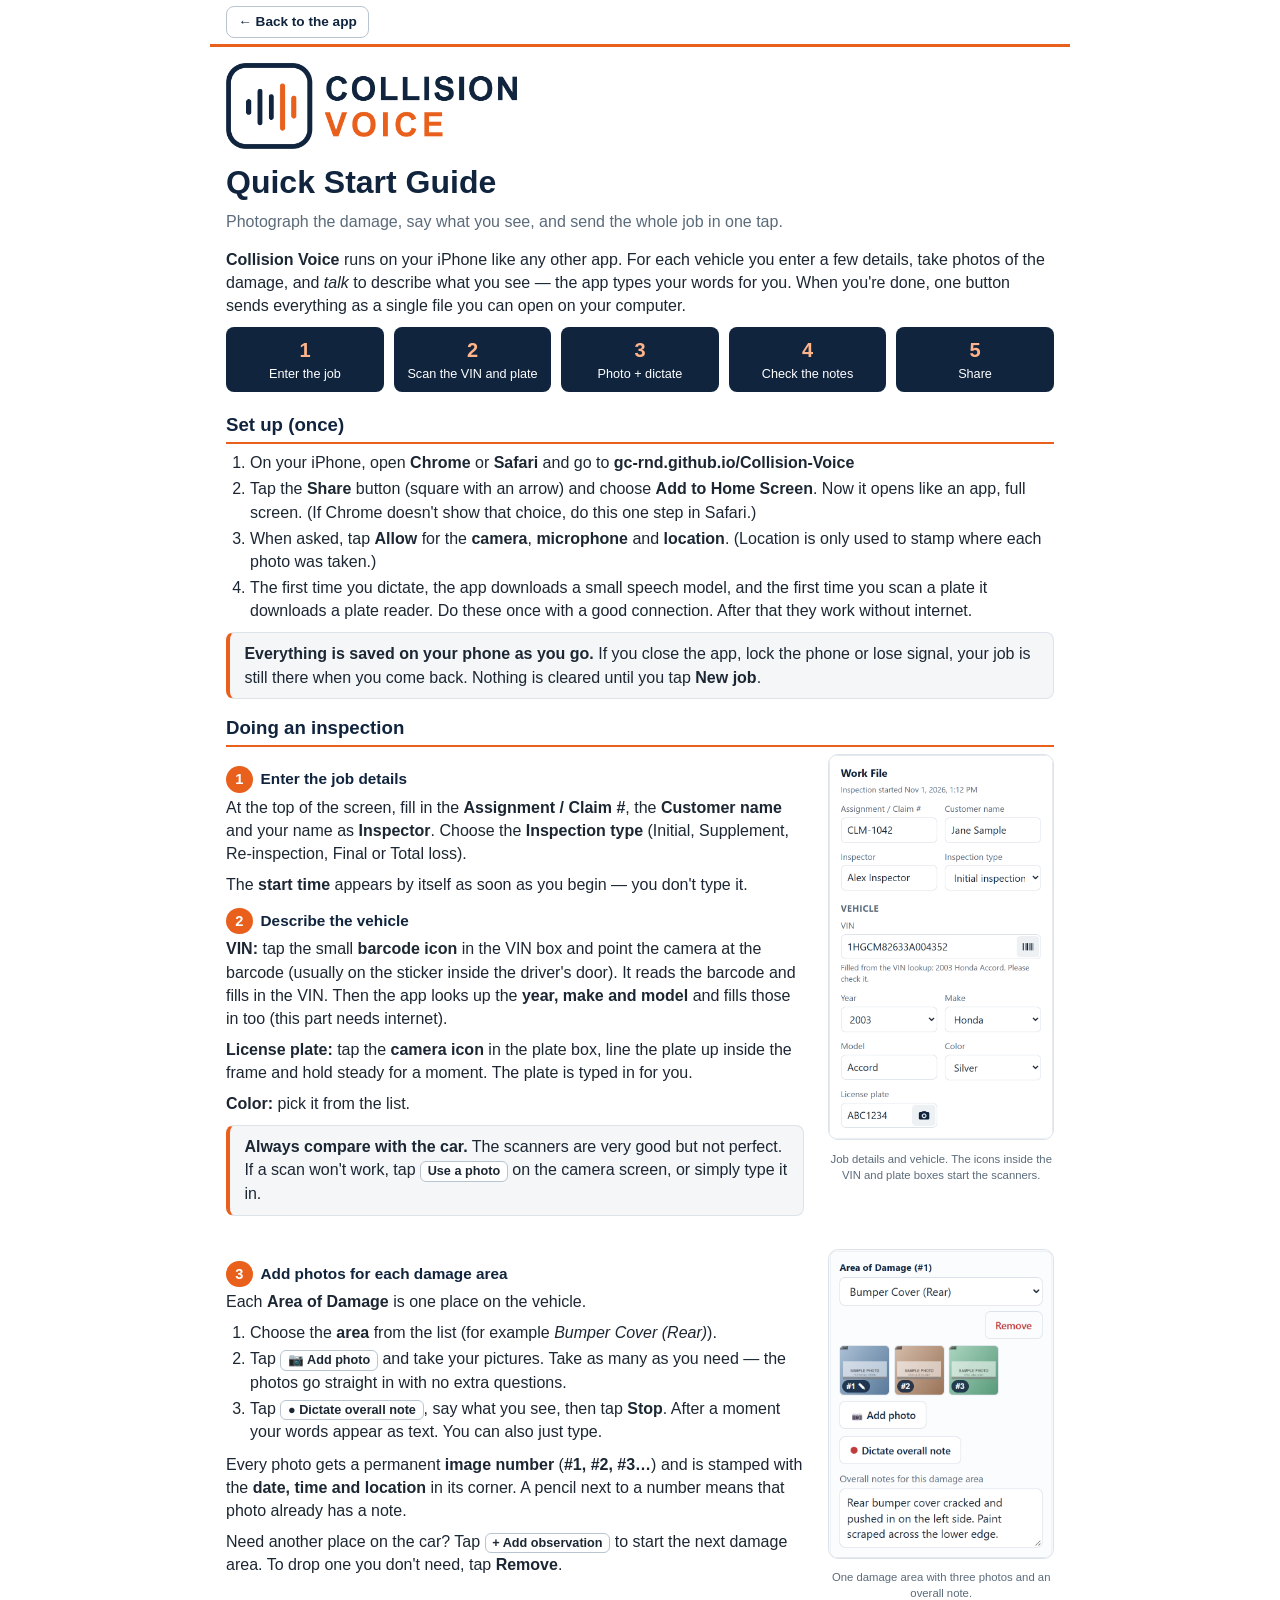
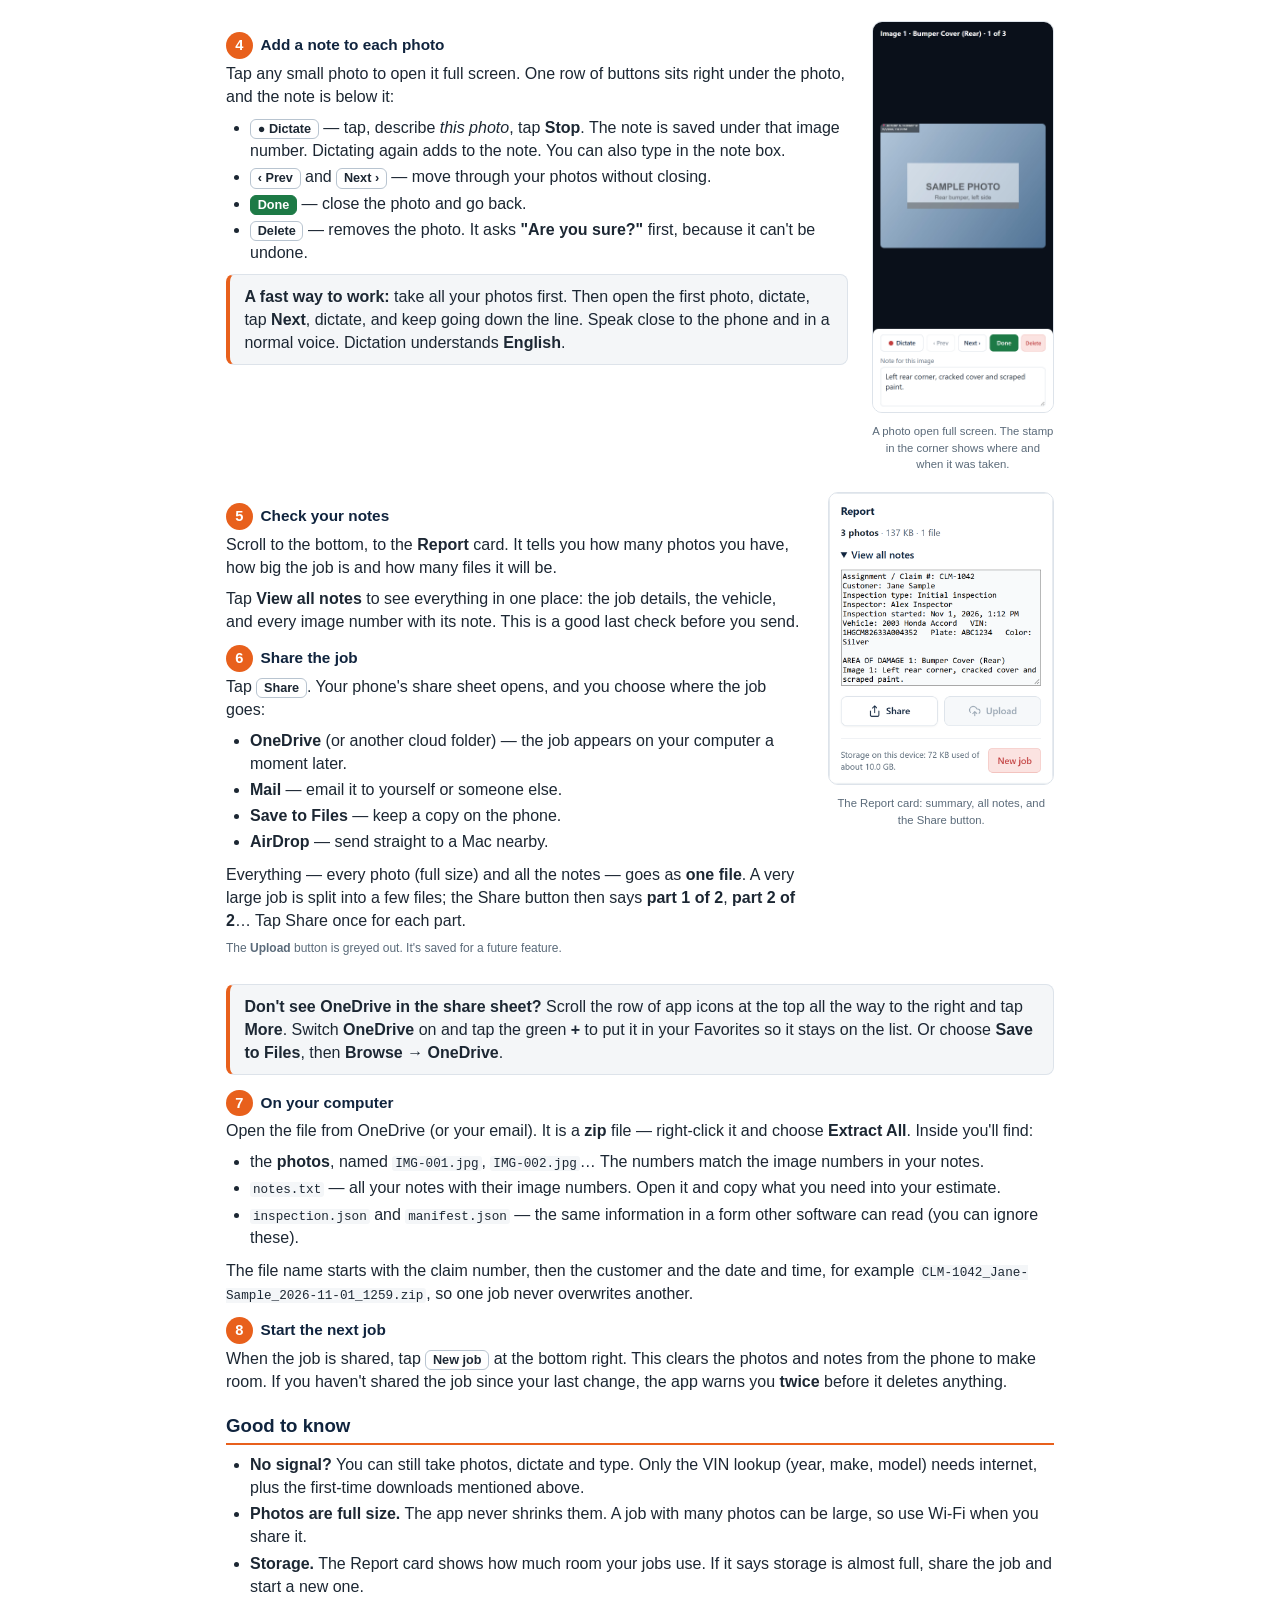
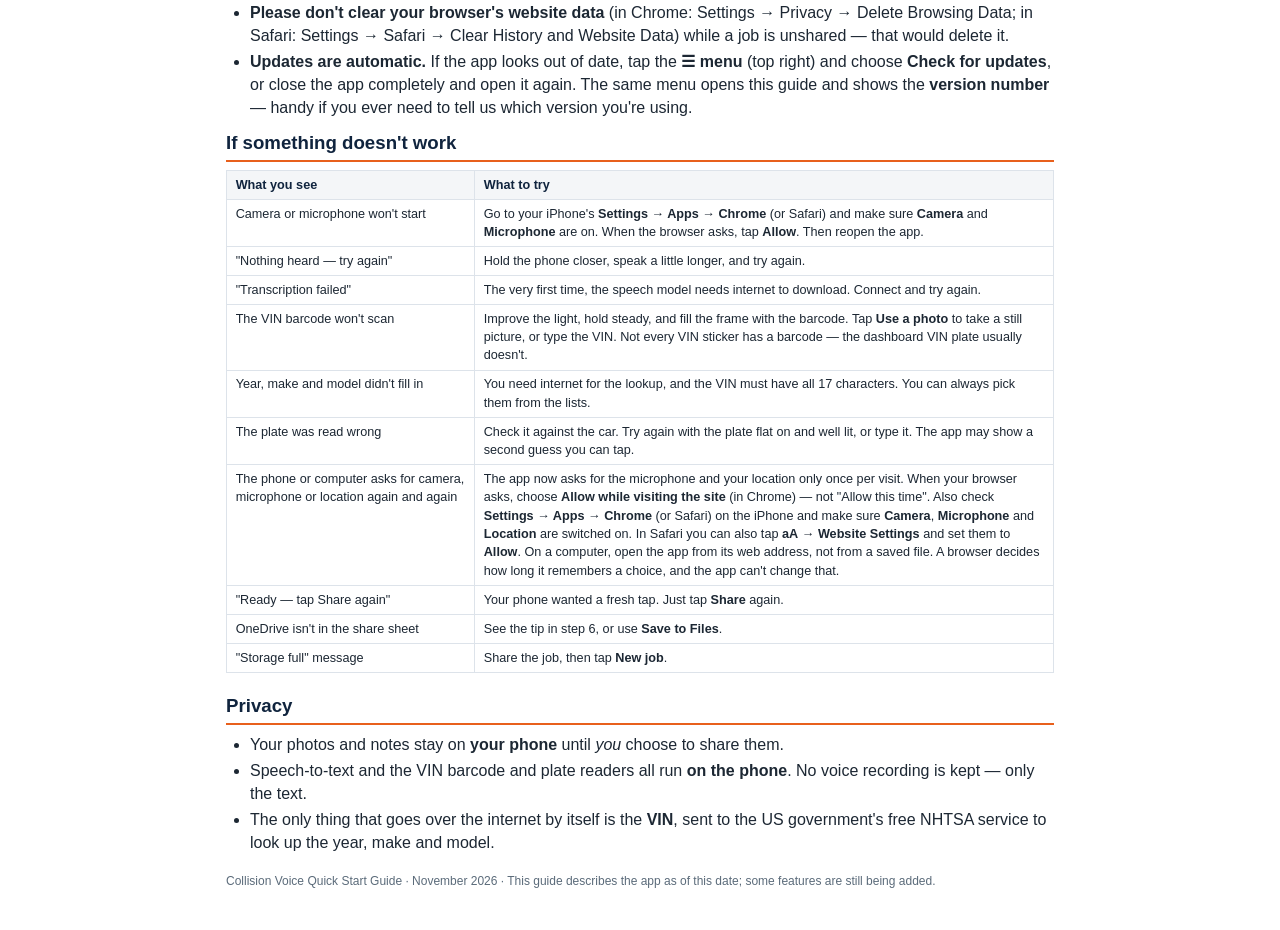
==== commit c9039565: "Guide: smaller back button, no duplicate at the end Co-authored-by: Copilot <223556219+Copilot@users" ====
--- a/docs/user-guide.html
+++ b/docs/user-guide.html
@@ -45,9 +45,8 @@
   .appbar { display: none; }
   @media screen {
     body { max-width: 860px; margin: 0 auto; padding: 0 1rem 2rem; font-size: 16px; }
-    .appbar { display: flex; position: sticky; top: 0; z-index: 5; background: #fff; border-bottom: 3px solid var(--orange); margin: 0 -1rem 1rem; padding: 0.6rem 1rem; }
-    .appbar a, .backlink { display: inline-block; font-weight: 700; color: #fff; background: var(--navy); border-radius: 10px; padding: 0.6rem 1rem; text-decoration: none; }
-    .backlink { margin-top: 1.5rem; }
+    .appbar { display: flex; position: sticky; top: 0; z-index: 5; background: #fff; border-bottom: 3px solid var(--orange); margin: 0 -1rem 1rem; padding: 0.4rem 1rem; }
+    .appbar a { display: inline-block; font-size: 0.85rem; font-weight: 600; color: var(--navy); background: #fff; border: 1px solid #b8c4d0; border-radius: 8px; padding: 0.3rem 0.7rem; text-decoration: none; }
     .pagebreak { break-before: auto; }
   }
   @media screen and (max-width: 640px) {
@@ -58,7 +57,7 @@
     td, th { padding: 0.4rem; }
     h1 { font-size: 1.7rem; }
   }
-  @media print { .backlink { display: none; } }
+  @media print { .appbar { display: none; } }
 </style>
 </head>
 <body>
@@ -217,7 +216,6 @@
 </ul>
 
 <p class="small" style="margin-top:0.2in">Collision Voice Quick Start Guide · November 2026 · This guide describes the app as of this date; some features are still being added.</p>
-<a class="backlink" href="../index.html">← Back to the app</a>
 
 </body>
 </html>
